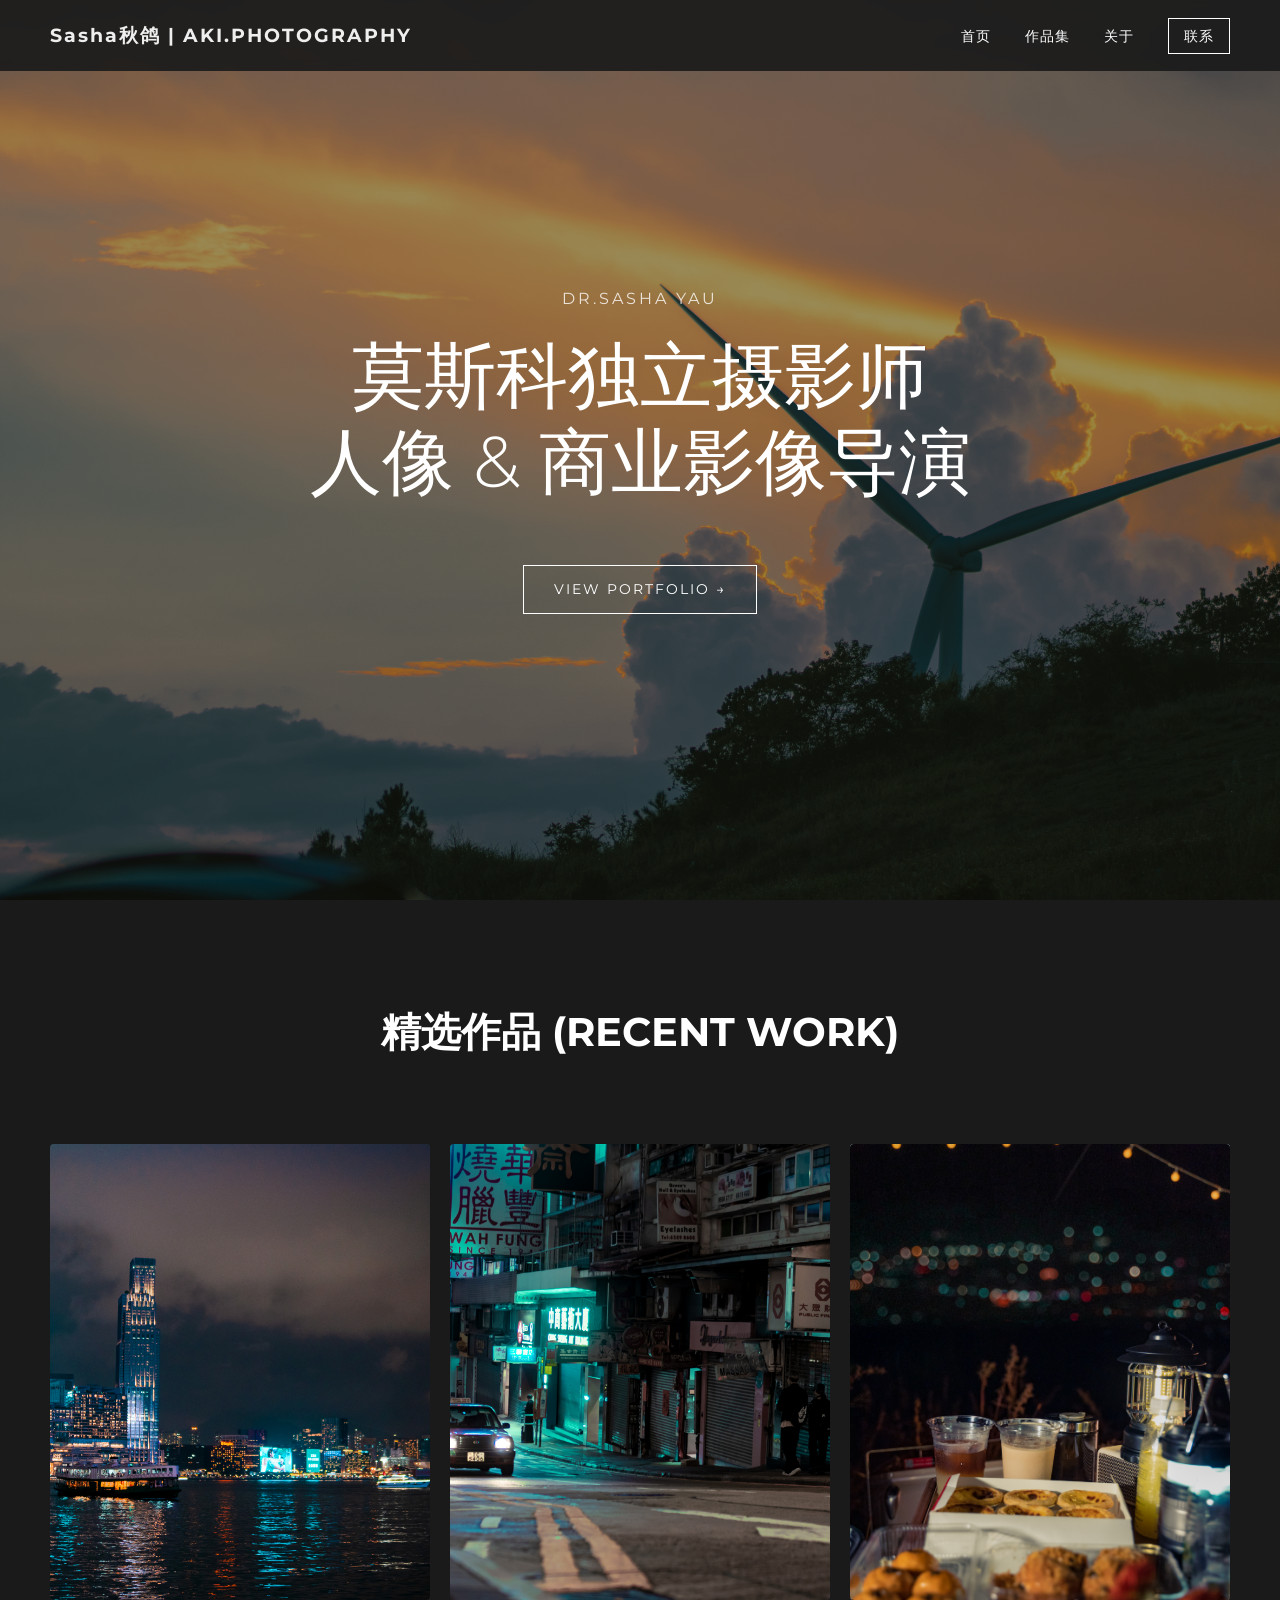
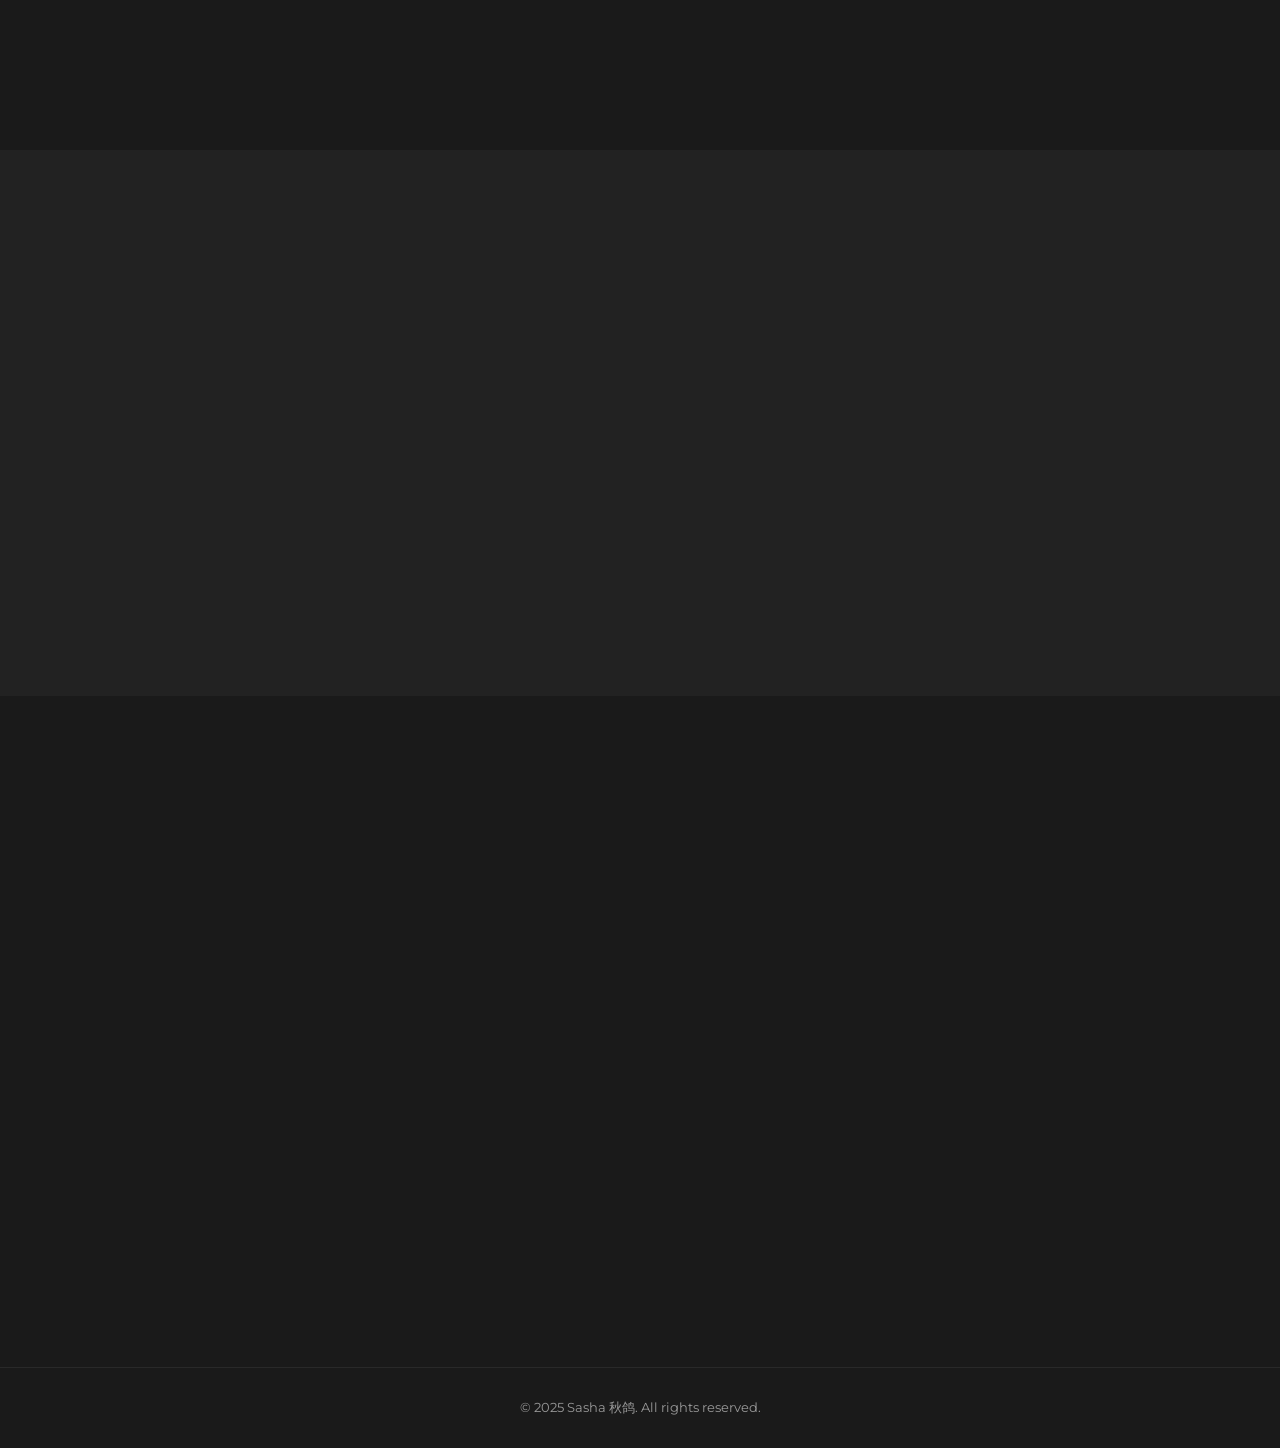
==== index.html @ 113f3a6a "Rename SASHAQIU.html to index.html" ====
<!DOCTYPE html>
<html lang="zh">
<head>
    <meta charset="UTF-8">
    <meta name="viewport" content="width=device-width, initial-scale=1.0">
    <title>Sasha 秋鸽 - 莫斯科人像摄影师 & 导演</title>
    <link rel="stylesheet" href="style.css">
    <link href="https://fonts.googleapis.com/css2?family=Montserrat:wght@300;400;700&display=swap" rel="stylesheet">
</head>
<body>

    <header class="header">
        <div class="logo">Sasha秋鸽 | AKI.PHOTOGRAPHY</div>
        <nav class="nav">
            <a href="#home">首页</a>
            <a href="#portfolio">作品集</a>
            <a href="#about">关于</a>
            <a href="#contact" class="contact-btn">联系</a>
        </nav>
    </header>

    <section id="home" class="hero-section fade-in">
        <div class="hero-content">
            <p class="subtitle">DR.SASHA YAU</p>
            <h1 class="main-title">
                莫斯科独立摄影师
                <br>
                人像 & 商业影像导演
            </h1>
            <a href="#portfolio" class="cta-button animate-scale">VIEW PORTFOLIO →</a>
        </div>
    </section>

    <section id="portfolio" class="portfolio-section">
        <h2 class="section-title slide-up">精选作品 (RECENT WORK)</h2>

        <div class="grid-container">
            <div class="grid-item zoom-in"><img src="images/portrait_1.jpg" alt="人像作品 1"></div>
            <div class="grid-item zoom-in"><img src="images/commercial_2.jpg" alt="商业作品 2"></div>
            <div class="grid-item zoom-in"><img src="images/portrait_3.jpeg"</div>
            <div class="grid-item zoom-in"><img src="images/event_4.jpg"</div>
            <div class="grid-item zoom-in"><img src="images/commercial_5.jpg"</div>
            <div class="grid-item zoom-in"><img src="images/portrait_6.jpg"</div>
        </div>
        <a href="#" class="cta-button animate-scale load-more-btn">查看更多作品</a>
    </section>

    <section id="about" class="about-section">
        <div class="about-content">
            <h2 class="section-title slide-up">关于 Sasha 秋鸽</h2>
            <p class="intro-text fade-in-delay">
                莫斯科国立大学博士在读，定居于莫斯科，拥有超过10年的专业摄影经验。
            </p>
            <div class="bio-details">
                <div class="detail-item slide-left">
                    <h3>商业影像经验</h3>
                    <p>作为影像导演和摄影师，曾为华为和vivo，oppo拍摄广告片，擅长将品牌故事融入光影叙事。</p>
                </div>
                <div class="detail-item slide-left">
                    <h3>人像摄影成就</h3>
                    <p>专注于人像摄影，其作品风格细腻且富有情感张力。曾为中国驻俄罗斯大使馆完成官方人像拍摄任务。</p>
                </div>
                <div class="detail-item slide-left">
                    <h3>坐标与背景</h3>
                    <p>目前在莫斯科深耕，将东西方美学融入创作。她的作品是古典底蕴与现代技术的完美结合。</p>
                </div>
            </div>
        </div>
    </section>

    <section id="contact" class="contact-section">
        <h2 class="section-title slide-up">开始您的专属拍摄</h2>

        <div class="contact-grid">
            <div class="contact-item fade-in-delay">
                <h3>📮 邮箱联系</h3>
                <p>最正式的合作请通过邮件沟通，我会在 24 小时内回复。</p>
                <a href="mailto:Sasha.Qiuge@example.com">qiutr@mail.ru</a>
            </div>

            <div class="contact-item fade-in-delay">
                <h3>💌 社交媒体</h3>
                <p>分享日常与灵感，欢迎在小红书关注我。</p>
                <a href="https://xiaohongshu.com/SashaQiuge" target="_blank" class="social-link">
                     小红书主页
                </a>
            </div>

            <div class="contact-item fade-in-delay">
                <h3>💼 企业微信</h3>
                <p>扫码添加企业微信，获取定制化商业拍摄方案。</p>
                <div class="qr-code-placeholder"></div>
            </div>
        </div>
    </section>

    <footer class="footer">
        <p>© 2025 Sasha 秋鸽. All rights reserved.</p>
    </footer>

    <script>
        const observer = new IntersectionObserver(entries => {
            entries.forEach(entry => {
                if (entry.isIntersecting) {
                    entry.target.classList.add('visible');
                }
            });
        }, { threshold: 0.1 });

        document.querySelectorAll('.slide-up, .slide-left, .fade-in, .fade-in-delay, .zoom-in').forEach(el => {
            observer.observe(el);
        });
    </script>
</body>
</html>
---- style.css ----
/* 基础设置 */
:root {
    --primary-color: #ffffff; /* 主色：白色 */
    --secondary-color: #cccccc; /* 次要色：浅灰色 */
    --accent-color: #C8996C; /* 强调色：金色/铜色 */
    --dark-bg: #1a1a1a; /* 深色背景 */
    --text-color: #eeeeee;
    --font-family: 'Montserrat', sans-serif;
    scroll-behavior: smooth;
}

* {
    margin: 0;
    padding: 0;
    box-sizing: border-box;
}

body {
    font-family: var(--font-family);
    background-color: var(--dark-bg);
    color: var(--text-color);
    line-height: 1.6;
}

a {
    color: var(--primary-color);
    text-decoration: none;
    transition: color 0.3s ease, opacity 0.3s ease;
}

a:hover {
    color: var(--accent-color);
}

/* 头部和导航栏 */
.header {
    display: flex;
    justify-content: space-between;
    align-items: center;
    padding: 20px 50px;
    position: fixed;
    width: 100%;
    z-index: 1000;
    background-color: rgba(26, 26, 26, 0.9); /* 半透明背景 */
    backdrop-filter: blur(5px);
}

.logo {
    font-size: 1.2rem;
    font-weight: 700;
    letter-spacing: 2px;
}

.nav a {
    margin-left: 30px;
    font-size: 0.9rem;
    font-weight: 400;
    text-transform: uppercase;
    letter-spacing: 1px;
}

.contact-btn {
    border: 1px solid var(--primary-color);
    padding: 8px 15px;
    transition: background-color 0.3s ease;
}

.contact-btn:hover {
    background-color: var(--accent-color);
    border-color: var(--accent-color);
}

/* 英雄区 - 大图背景和文字 */
.hero-section {
    height: 100vh;
    display: flex;
    justify-content: center;
    align-items: center;
    text-align: center;
    /* 确认这里的路径是正确的，例如 images/hero_bg.jpg */
    background: url('images/hero_bg.jpg') no-repeat center center/cover;
    background-color: #333;
    color: var(--primary-color);
    position: relative;
    overflow: hidden;
}

.hero-section::before {
    content: "";
    position: absolute;
    top: 0;
    left: 0;
    right: 0;
    bottom: 0;
    background: rgba(0, 0, 0, 0.4);
}

.hero-content {
    z-index: 10;
}

.subtitle {
    font-size: 1rem;
    letter-spacing: 3px;
    opacity: 0.8;
}

.main-title {
    font-size: 4.5rem;
    font-weight: 300;
    margin: 20px 0 40px;
    line-height: 1.2;
}

.cta-button {
    display: inline-block;
    padding: 12px 30px;
    border: 1px solid var(--primary-color);
    font-size: 0.9rem;
    letter-spacing: 2px;
    margin-top: 20px;
}

.cta-button:hover {
    background-color: var(--primary-color);
    color: var(--dark-bg);
}

/* 作品集网格 */
.portfolio-section {
    padding: 100px 50px;
    text-align: center;
}

.section-title {
    font-size: 2.5rem;
    font-weight: 700;
    margin-bottom: 80px;
    color: var(--primary-color);
}

.grid-container {
    display: grid;
    grid-template-columns: repeat(auto-fit, minmax(300px, 1fr));
    gap: 20px;
    max-width: 1200px;
    margin: 0 auto 50px;
}

/* --- 🌟 关键修改区域：添加高度以显示图片 🌟 --- */
.grid-item {
    overflow: hidden;
    position: relative;
    cursor: pointer;

    /* 采用纵横比容器技巧 (例如：3:4 的纵向人像比例) */
    /* 这样宽度变化时，高度也会相应变化，保持比例 */
    padding-bottom: 120%; /* 设置高度为宽度的 120% */
    height: 0; /* 必须设置为 0 */
    background-color: #333; /* 在图片加载前作为占位符 */
    border-radius: 4px;
}

.grid-item img {
    /* 确保图片绝对定位，以填充 padding-bottom 撑开的区域 */
    position: absolute;
    top: 0;
    left: 0;
    width: 100%;
    height: 100%;
    object-fit: cover;
    display: block;
    transition: transform 0.6s ease;
}

.grid-item:hover img {
    transform: scale(1.05);
    opacity: 0.8;
}

/* 关于摄影师 */
.about-section {
    padding: 100px 50px;
    background-color: #222;
    text-align: center;
}

.about-content {
    max-width: 1000px;
    margin: 0 auto;
}

.intro-text {
    font-size: 1.2rem;
    margin-bottom: 50px;
}

.bio-details {
    display: flex;
    justify-content: space-between;
    gap: 40px;
    text-align: left;
}

.detail-item h3 {
    color: var(--accent-color);
    margin-bottom: 15px;
}

/* 联系方式 */
.contact-section {
    padding: 100px 50px;
    text-align: center;
}

.contact-grid {
    display: grid;
    grid-template-columns: repeat(auto-fit, minmax(280px, 1fr));
    gap: 40px;
    max-width: 1000px;
    margin: 0 auto;
}

.contact-item {
    background-color: #222;
    padding: 30px;
    border-radius: 5px;
    text-align: center;
}

.contact-item h3 {
    margin-bottom: 15px;
    color: var(--accent-color);
}

.social-link {
    display: block;
    margin-top: 10px;
    font-weight: 700;
}

.qr-code-placeholder {
    /* 移除 background-color，因为现在用的是图片 */
    height: 150px;
    width: 150px;
    /* background-color: #333; */
    margin: 20px auto 0;
    display: flex;
    justify-content: center;
    align-items: center;
    font-size: 0.8rem;
}

/* 页脚 */
.footer {
    padding: 30px 50px;
    text-align: center;
    background-color: var(--dark-bg);
    border-top: 1px solid #333;
    font-size: 0.8rem;
    opacity: 0.6;
}

/* --- 基础过渡动画 CSS --- */

/* 默认隐藏状态 */
.slide-up, .slide-left, .fade-in, .fade-in-delay, .zoom-in {
    opacity: 0;
    transition: opacity 1s ease-out, transform 1s ease-out;
    transform: translateY(20px); /* 默认向下移动，实现向上滑入效果 */
}

/* 动画触发状态 */
.slide-up.visible, .fade-in.visible, .fade-in-delay.visible, .zoom-in.visible {
    opacity: 1;
    transform: translateY(0);
}

.slide-left.visible {
    opacity: 1;
    transform: translateX(0);
}

/* 延迟动画 */
.fade-in-delay:nth-child(2) { transition-delay: 0.1s; }
.fade-in-delay:nth-child(3) { transition-delay: 0.2s; }
.fade-in-delay:nth-child(4) { transition-delay: 0.3s; }

/* 网格缩放动画 */
.zoom-in {
    transform: scale(0.95);
}
.zoom-in.visible {
    transform: scale(1);
}

/* 按钮悬停动画 */
.animate-scale {
    transition: transform 0.3s ease;
}

.animate-scale:hover {
    transform: scale(1.05);
}
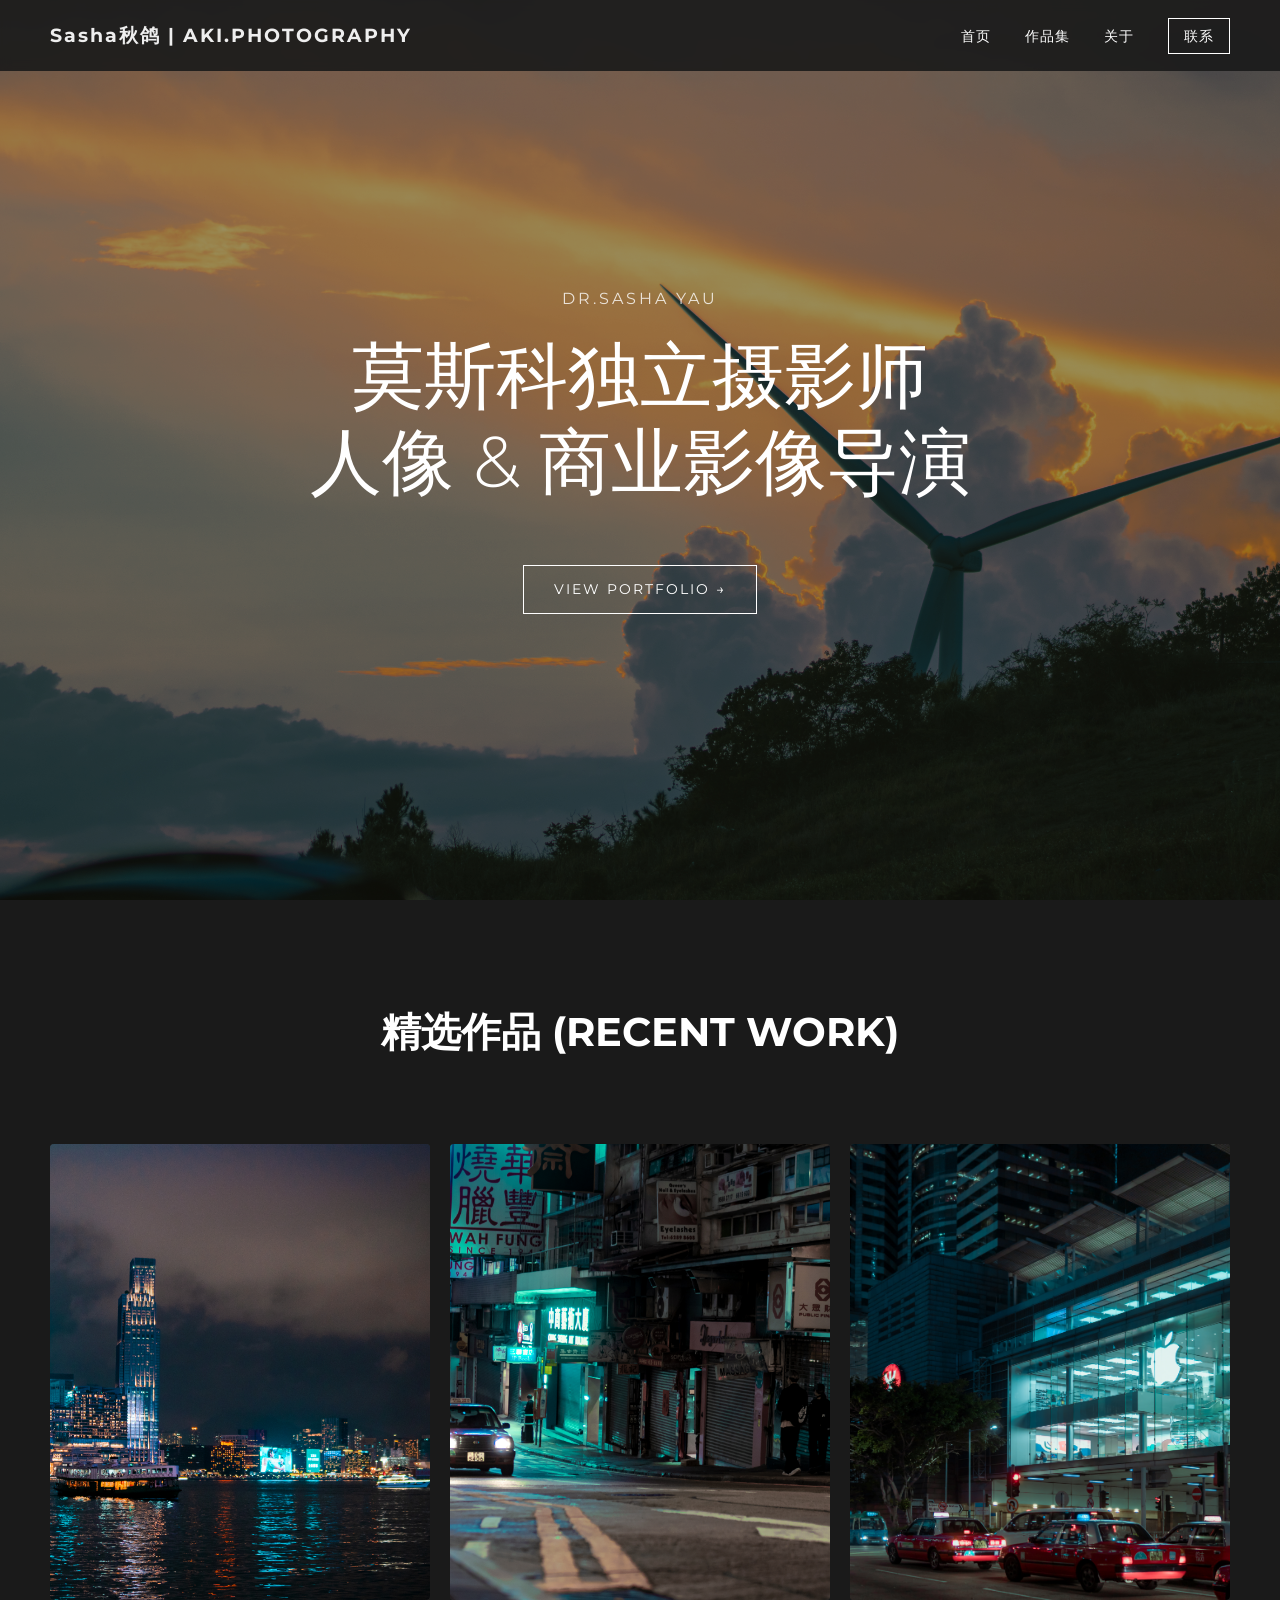
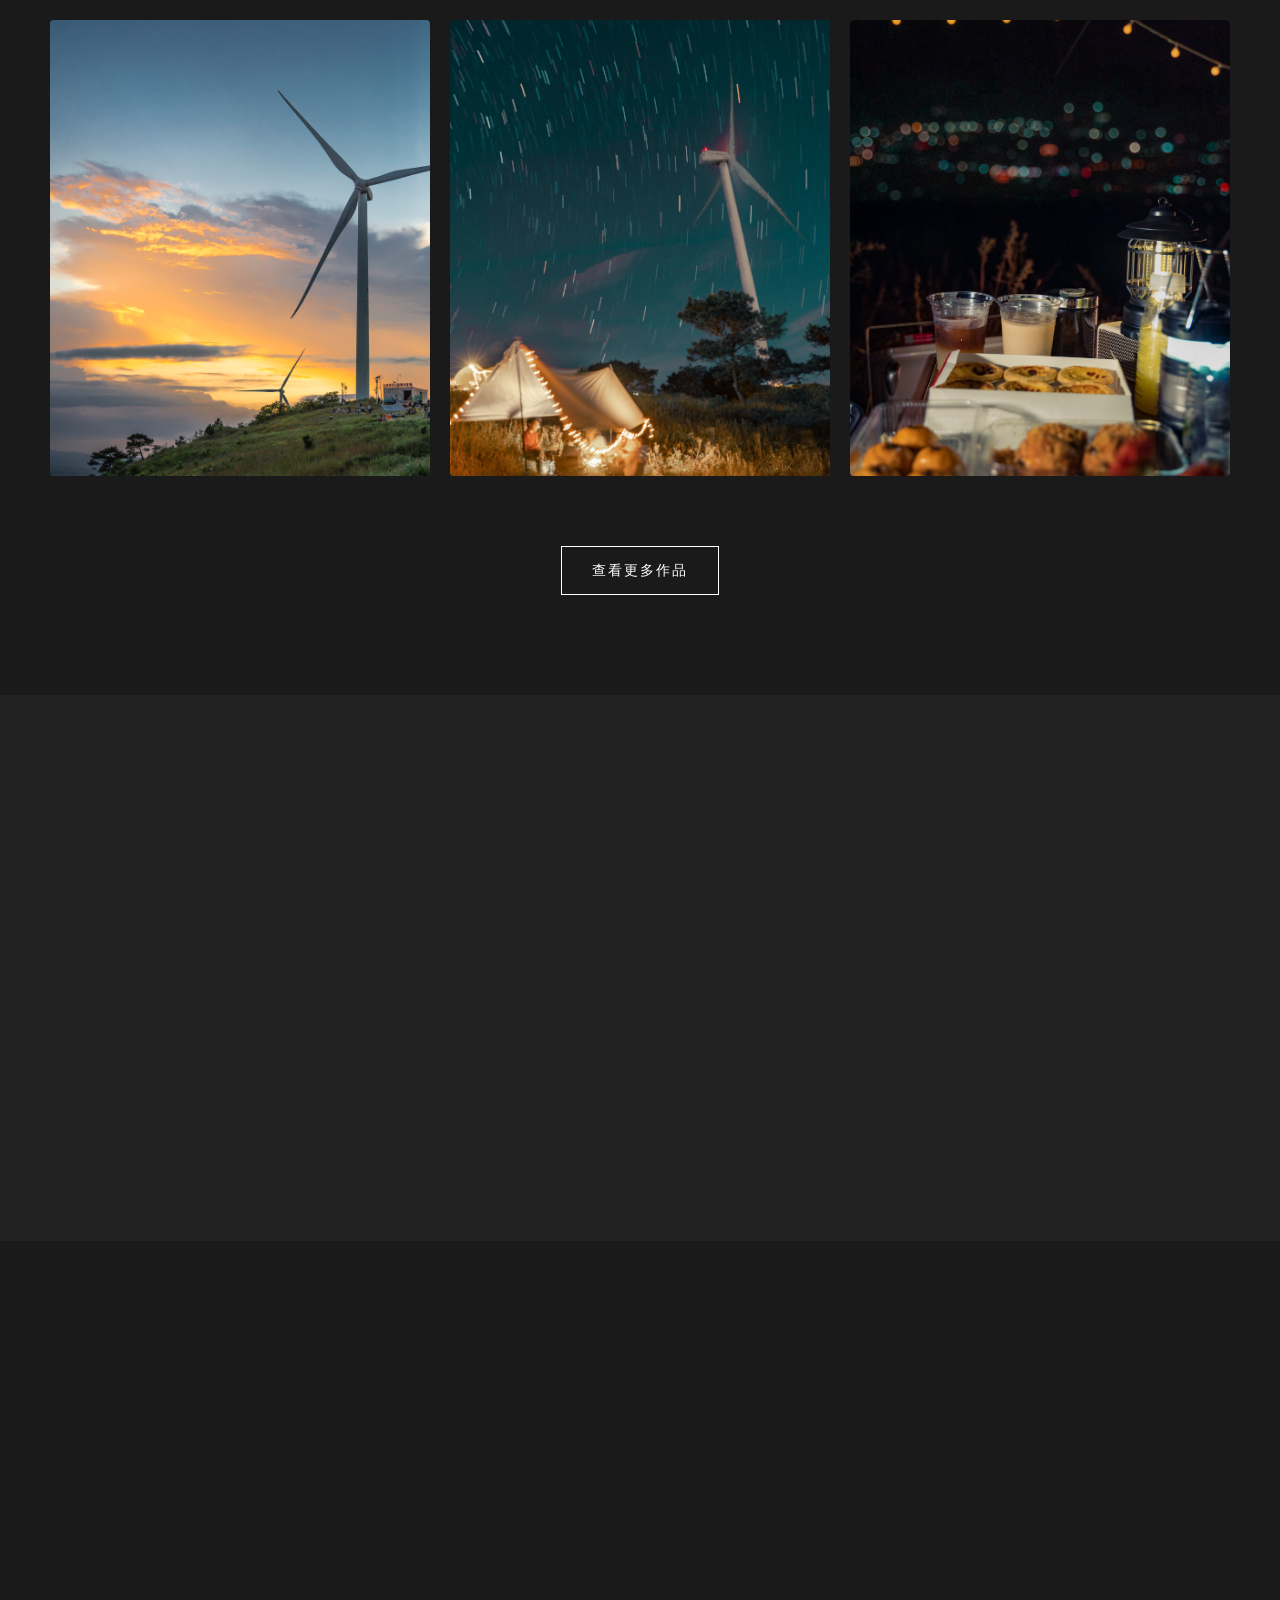
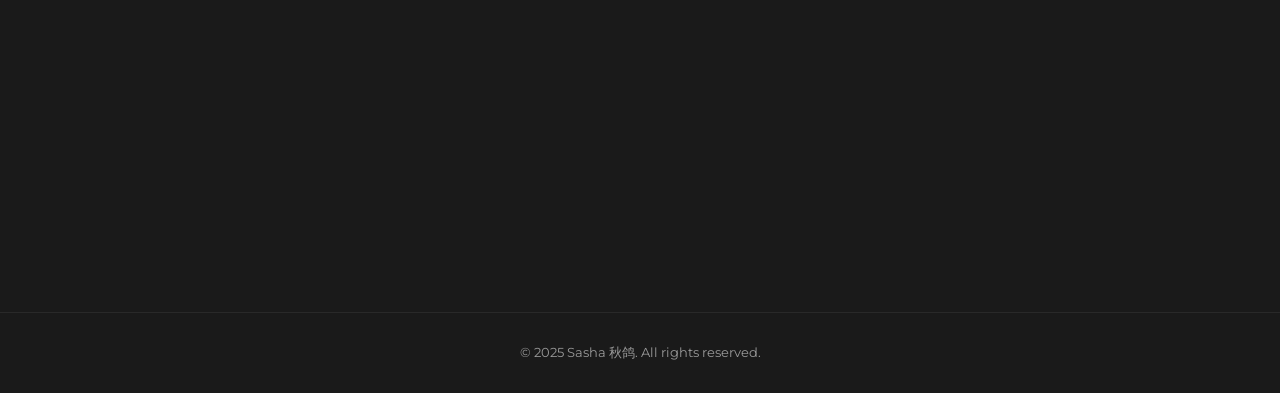
==== commit 321f7834: "fix: repair broken img tags, add README and gitignore" ====
--- a/index.html
+++ b/index.html
@@ -37,10 +37,10 @@
         <div class="grid-container">
             <div class="grid-item zoom-in"><img src="images/portrait_1.jpg" alt="人像作品 1"></div>
             <div class="grid-item zoom-in"><img src="images/commercial_2.jpg" alt="商业作品 2"></div>
-            <div class="grid-item zoom-in"><img src="images/portrait_3.jpeg"</div>
-            <div class="grid-item zoom-in"><img src="images/event_4.jpg"</div>
-            <div class="grid-item zoom-in"><img src="images/commercial_5.jpg"</div>
-            <div class="grid-item zoom-in"><img src="images/portrait_6.jpg"</div>
+            <div class="grid-item zoom-in"><img src="images/portrait_3.jpg" alt="人像作品 3"></div>
+            <div class="grid-item zoom-in"><img src="images/event_4.jpg" alt="活动作品 4"></div>
+            <div class="grid-item zoom-in"><img src="images/commercial_5.jpg" alt="商业作品 5"></div>
+            <div class="grid-item zoom-in"><img src="images/portrait_6.jpg" alt="人像作品 6"></div>
         </div>
         <a href="#" class="cta-button animate-scale load-more-btn">查看更多作品</a>
     </section>
